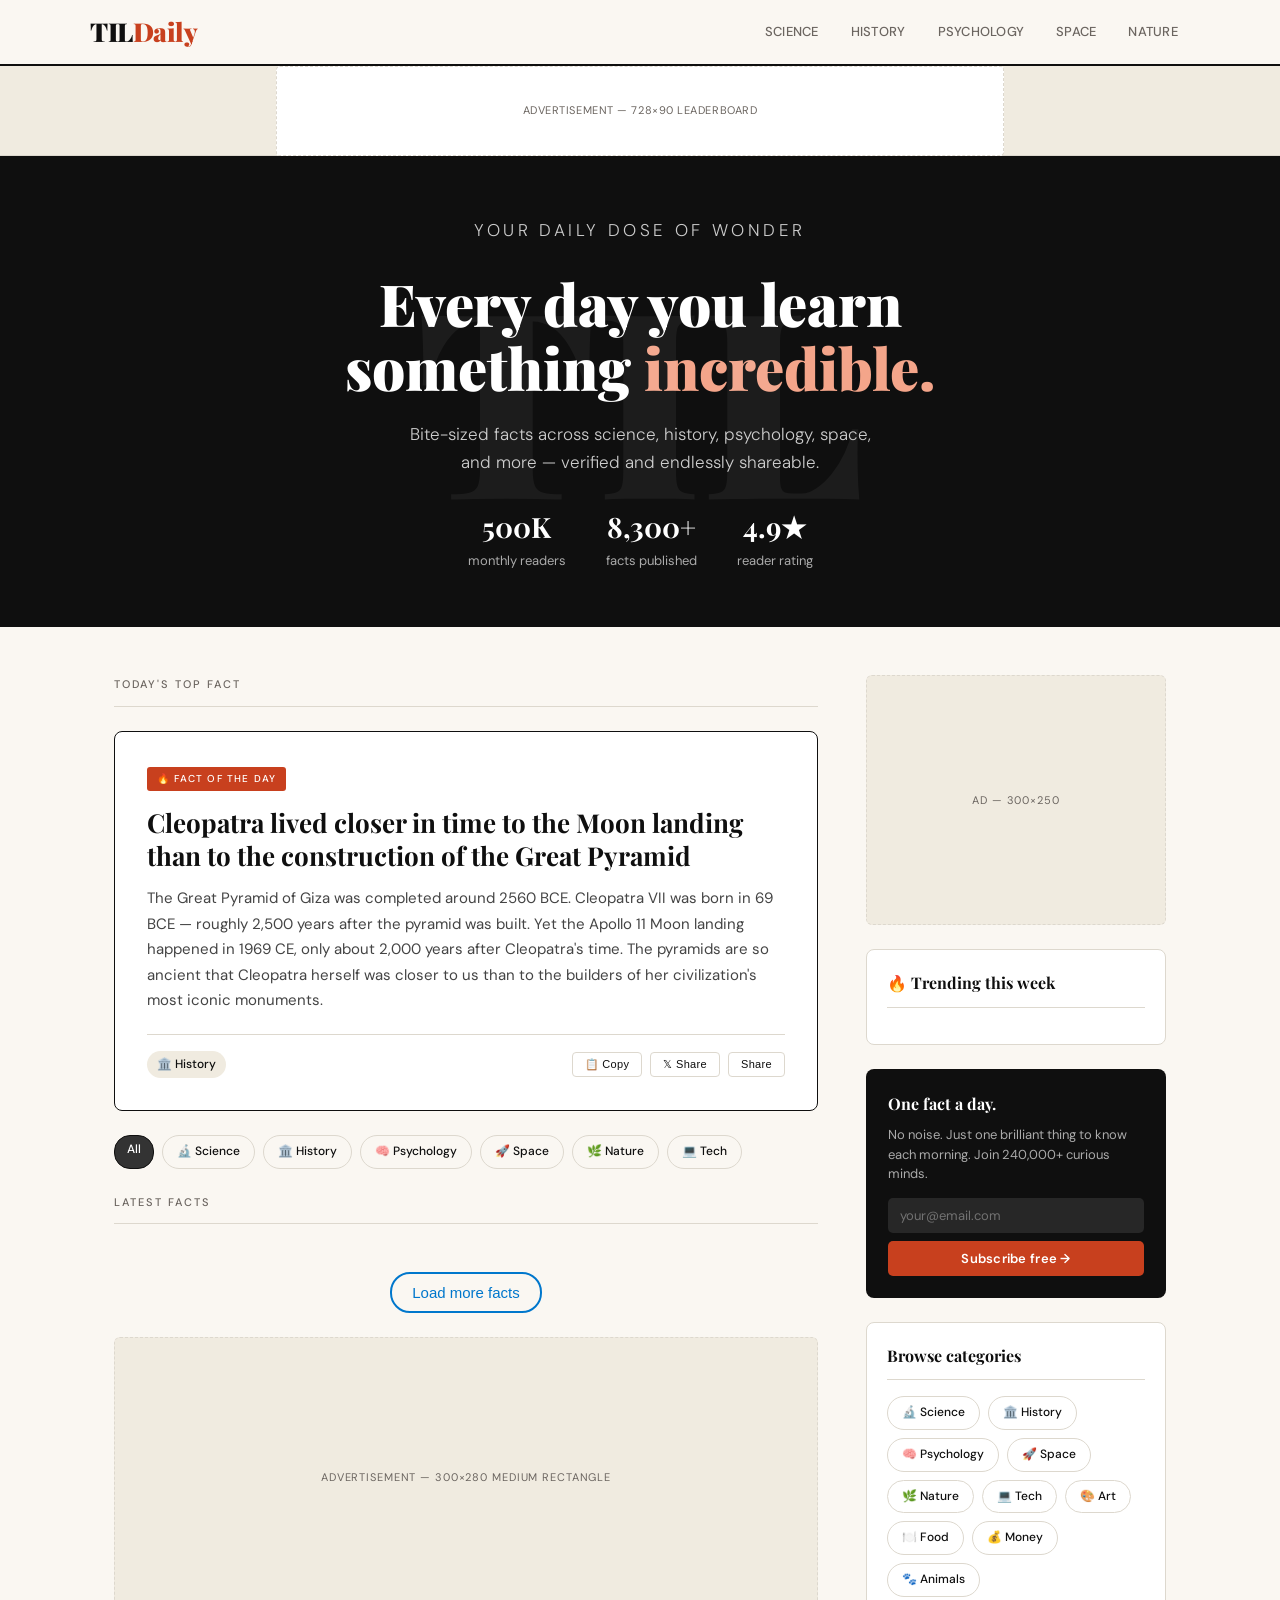
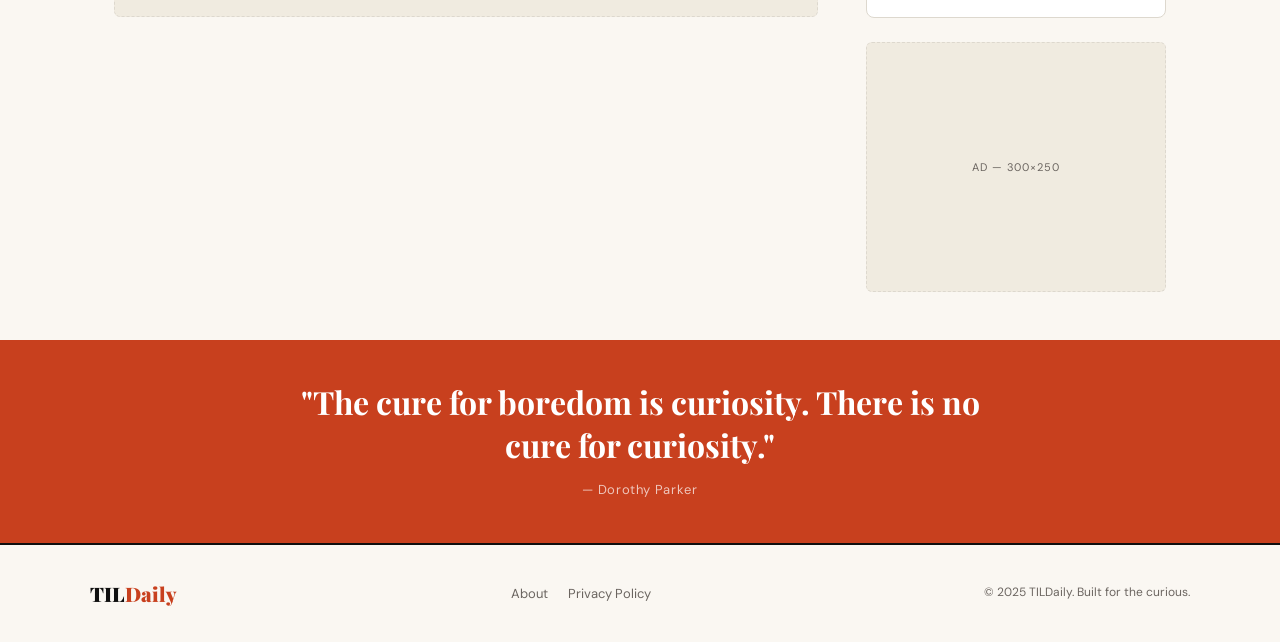
==== public/index.html @ 9d7ff6e7 "Move index into public/" ====
<!doctype html>
<html lang="en">
  <head>
    <meta charset="UTF-8" />
    <link rel="icon" type="image/svg+xml" href="logo.svg" />
    <meta name="viewport" content="width=device-width, initial-scale=1.0" />
    <title>TIL Daily — Today I Learned</title>
    <meta
      name="description"
      content="Discover mind-blowing facts every day. Science, history, psychology, space, and more — one surprising fact at a time."
    />
    <meta property="og:title" content="TIL Daily — Today I Learned" />
    <meta
      property="og:description"
      content="Mind-blowing facts that will make you the most interesting person in any room."
    />
    <link rel="preconnect" href="https://fonts.googleapis.com" />
    <link
      href="https://fonts.googleapis.com/css2?family=Playfair+Display:wght@700;900&family=DM+Sans:wght@300;400;500&display=swap"
      rel="stylesheet"
    />
    <link rel="stylesheet" href="styles.css" />
    <!-- <style>

    </style> -->
  </head>
  <body>
    <!-- STICKY HEADER -->
    <header>
      <div class="header-inner">
        <a href="#" class="logo">TIL<span>Daily</span></a>
        <nav>
          <a href="#">Science</a>
          <a href="#">History</a>
          <a href="#">Psychology</a>
          <a href="#">Space</a>
          <a href="#">Nature</a>
        </nav>
      </div>
    </header>

    <!-- LEADERBOARD AD (728×90) -->
    <div class="ad-leaderboard">
      <div class="ad-slot">Advertisement — 728×90 Leaderboard</div>
    </div>

    <!-- HERO -->
    <section class="hero">
      <p class="hero-eyebrow">Your daily dose of wonder</p>
      <h1>Every day you learn something <em>incredible.</em></h1>
      <p>
        Bite-sized facts across science, history, psychology, space, and more —
        verified and endlessly shareable.
      </p>
      <div class="hero-stats">
        <div><strong>500K</strong> monthly readers</div>
        <div><strong>8,300+</strong> facts published</div>
        <div><strong>4.9★</strong> reader rating</div>
      </div>
    </section>

    <!-- MAIN LAYOUT -->
    <div class="layout">
      <!-- CONTENT COLUMN -->
      <main>
        <p class="section-label">Today's top fact</p>

        <!-- FEATURED FACT -->
        <article class="featured-card">
          <span class="badge">🔥 Fact of the Day</span>
          <h2>
            Cleopatra lived closer in time to the Moon landing than to the
            construction of the Great Pyramid
          </h2>
          <p class="fact-body">
            The Great Pyramid of Giza was completed around 2560 BCE. Cleopatra
            VII was born in 69 BCE — roughly 2,500 years after the pyramid was
            built. Yet the Apollo 11 Moon landing happened in 1969 CE, only
            about 2,000 years after Cleopatra's time. The pyramids are so
            ancient that Cleopatra herself was closer to us than to the builders
            of her civilization's most iconic monuments.
          </p>
          <div class="card-footer">
            <span class="category">🏛️ History</span>
            <div class="share-btns">
              <button class="share-btn" onclick="copyFact()">📋 Copy</button>
              <button class="share-btn" onclick="shareFact('twitter')">
                𝕏 Share
              </button>
              <button class="share-btn" onclick="shareFact('whatsapp')">
                Share
              </button>
            </div>
          </div>
        </article>

        <!-- CATEGORY FILTER -->
        <div
          style="margin-bottom: 24px; display: flex; flex-wrap: wrap; gap: 8px"
        >
          <a href="#" class="pill active">All</a>
          <a href="#" class="pill">🔬 Science</a>
          <a href="#" class="pill">🏛️ History</a>
          <a href="#" class="pill">🧠 Psychology</a>
          <a href="#" class="pill">🚀 Space</a>
          <a href="#" class="pill">🌿 Nature</a>
          <a href="#" class="pill">💻 Tech</a>
        </div>

        <p class="section-label">Latest facts</p>

        <!-- FACT GRID -->
        <div class="fact-grid">
          <!-- <article class="fact-card">
            <p class="cat-tag cat-science">🔬 Science</p>
            <h3>Your body replaces most of its atoms every few years</h3>
            <p>
              Through metabolism, breathing, and eating, the atoms in your body
              are constantly being exchanged with the environment. Most of the
              atoms that make up your body today weren't there 5 years ago.
            </p>
          </article>

          <article class="fact-card">
            <p class="cat-tag cat-space">🚀 Space</p>
            <h3>A day on Venus is longer than a year on Venus</h3>
            <p>
              Venus rotates so slowly on its axis (243 Earth days per rotation)
              that it takes longer to spin once than to orbit the Sun (225 Earth
              days). Its year is literally shorter than its day.
            </p>
          </article>

          <article class="fact-card">
            <p class="cat-tag cat-psychology">🧠 Psychology</p>
            <h3>
              The "IKEA effect" makes us value things more when we build them
            </h3>
            <p>
              Research by Harvard Business School found that people place
              significantly higher value on products they assembled themselves —
              even when the result is objectively identical to a pre-assembled
              version. Labor creates irrational attachment.
            </p>
          </article>

          <article class="fact-card">
            <p class="cat-tag cat-nature">🌿 Nature</p>
            <h3>
              Honey never expires — archaeologists found 3,000-year-old honey
              still edible
            </h3>
            <p>
              Honey's low moisture content, acidic pH, and natural hydrogen
              peroxide make it hostile to bacteria. Sealed pots of honey found
              in Egyptian tombs were still perfectly preserved and reportedly
              still tasted sweet after millennia.
            </p>
          </article> -->
        </div>
        <button id="load-more">Load more facts</button>

        <!-- MID-CONTENT AD (300×280 rectangle) -->
        <div class="ad-rectangle">Advertisement — 300×280 Medium Rectangle</div>

        <!-- SECOND ROW -->
        <!-- <div class="fact-grid">
          <article class="fact-card">
            <p class="cat-tag cat-history">🏛️ History</p>
            <h3>Oxford University is older than the Aztec Empire</h3>
            <p>
              Teaching at Oxford began as early as 1096 CE, and it grew rapidly
              after 1167. The Aztec Empire wasn't founded until 1428 CE —
              meaning Oxford predates the Aztecs by over 300 years.
            </p>
          </article>

          <article class="fact-card">
            <p class="cat-tag cat-tech">💻 Tech</p>
            <h3>The first computer "bug" was a literal insect</h3>
            <p>
              In 1947, engineers at Harvard found an actual moth trapped in a
              relay of the Mark II computer, causing a malfunction. Grace
              Hopper's team taped it into the logbook with the note: "First
              actual case of bug being found."
            </p>
          </article>

          <article class="fact-card">
            <p class="cat-tag cat-science">🔬 Science</p>
            <h3>
              Hot water can freeze faster than cold water under some conditions
            </h3>
            <p>
              Known as the Mpemba effect, this counterintuitive phenomenon has
              puzzled scientists for decades. Named after a Tanzanian student
              who noticed his hot ice cream mix froze faster than cold mix in
              1963. The exact mechanism is still debated.
            </p>
          </article>

          <article class="fact-card">
            <p class="cat-tag cat-psychology">🧠 Psychology</p>
            <h3>
              We remember the middle of lists the worst — the "serial position
              effect"
            </h3>
            <p>
              People reliably remember items at the beginning (primacy effect)
              and end (recency effect) of a list better than those in the
              middle. Knowing this can improve how you structure presentations,
              conversations, and studying.
            </p>
          </article>
        </div> -->
      </main>

      <!-- SIDEBAR -->
      <aside class="sidebar">
        <!-- SIDEBAR AD (300×250) -->
        <div class="sidebar-ad">Ad — 300×250</div>

        <!-- TRENDING -->
        <div class="sidebar-widget">
          <h4>🔥 Trending this week</h4>
          <ul class="trending-list">
            <!-- <li>
              <span class="trending-num">01</span>
              <span class="trending-text"
                >Why we forget our dreams within minutes of waking
                <span>🧠 Psychology · 48K views</span></span
              >
            </li>
            <li>
              <span class="trending-num">02</span>
              <span class="trending-text"
                >The ocean produces more oxygen than all rainforests combined
                <span>🌿 Nature · 41K views</span></span
              >
            </li>
            <li>
              <span class="trending-num">03</span>
              <span class="trending-text"
                >Nintendo was founded in 1889 — before commercial electricity
                was widespread <span>💻 Tech · 38K views</span></span
              >
            </li>
            <li>
              <span class="trending-num">04</span>
              <span class="trending-text"
                >Sharks are older than trees — they evolved before forests
                existed <span>🌿 Nature · 29K views</span></span
              >
            </li>
            <li>
              <span class="trending-num">05</span>
              <span class="trending-text"
                >The fax machine was invented before the telephone
                <span>📡 History · 25K views</span></span
              >
            </li> -->
          </ul>
        </div>

        <!-- NEWSLETTER -->
        <div class="newsletter">
          <h4>One fact a day.</h4>
          <p>
            No noise. Just one brilliant thing to know each morning. Join
            240,000+ curious minds.
          </p>
          <input type="email" placeholder="your@email.com" />
          <button>Subscribe free →</button>
        </div>

        <!-- CATEGORIES -->
        <div class="sidebar-widget">
          <h4>Browse categories</h4>
          <div class="category-pills">
            <a href="#" class="pill">🔬 Science</a>
            <a href="#" class="pill">🏛️ History</a>
            <a href="#" class="pill">🧠 Psychology</a>
            <a href="#" class="pill">🚀 Space</a>
            <a href="#" class="pill">🌿 Nature</a>
            <a href="#" class="pill">💻 Tech</a>
            <a href="#" class="pill">🎨 Art</a>
            <a href="#" class="pill">🍽️ Food</a>
            <a href="#" class="pill">💰 Money</a>
            <a href="#" class="pill">🐾 Animals</a>
          </div>
        </div>

        <!-- SECOND SIDEBAR AD -->
        <div class="sidebar-ad">Ad — 300×250</div>
      </aside>
    </div>

    <!-- PULLQUOTE STRIP -->
    <div class="quote-strip">
      <blockquote>
        "The cure for boredom is curiosity. There is no cure for curiosity."
      </blockquote>
      <cite>— Dorothy Parker</cite>
    </div>

    <!-- FOOTER -->
    <footer>
      <div class="footer-inner">
        <div class="footer-logo">TIL<span>Daily</span></div>
        <div class="footer-links">
          <a href="#" id="about-link">About</a>
          <!-- <a href="#">Submit a Fact</a>
      <a href="#">Advertise</a> -->
          <a href="#" id="privacy-link">Privacy Policy</a>
          <!-- <a href="#">Contact</a> -->
        </div>
        <div class="footer-copy">© 2025 TILDaily. Built for the curious.</div>
      </div>
    </footer>

    <div id="modal" class="modal">
      <div class="modal-content">
        <span class="close">&times;</span>
        <h2 id="modal-title"></h2>
        <div id="modal-body"></div>
      </div>
    </div>

    <!-- <script>
      const facts = {
        Science: {
          title: "Bananas are naturally radioactive",
          body: "Bananas contain potassium, and a small fraction of potassium is radioactive. Eating bananas won’t harm you, but it’s a quirky example of natural radioactivity in everyday life.",
          category: "🔬 Science",
        },
        History: {
          title:
            "Cleopatra lived closer in time to the Moon landing than to the Great Pyramid",
          body: "The Great Pyramid of Giza was completed around 2560 BCE. Cleopatra VII was born in 69 BCE — roughly 2,500 years later. The Apollo 11 Moon landing happened in 1969 CE, only about 2,000 years after Cleopatra’s time.",
          category: "🏛️ History",
        },
        Psychology: {
          title:
            "Your brain can trick you into seeing faces in random patterns",
          body: "This phenomenon is called pareidolia. It’s why people often see faces in clouds, rock formations, or even electrical outlets.",
          category: "🧠 Psychology",
        },
        Space: {
          title:
            "There are more stars in the universe than grains of sand on Earth",
          body: "Astronomers estimate that the observable universe contains around 1 septillion stars — that’s a 1 followed by 24 zeros, far exceeding the number of sand grains on all Earth’s beaches.",
          category: "🌌 Space",
        },
        Nature: {
          title: "Sharks existed before trees",
          body: "Sharks have been around for more than 400 million years, while the first trees appeared about 350 million years ago. Sharks are truly ancient survivors.",
          category: "🌿 Nature",
        },
      };

      const navLinks = document.querySelectorAll("nav a");
      const categorySpan = document.querySelector(".featured-card .category");
      const factTitle = document.querySelector(".featured-card h2");
      const factBody = document.querySelector(".featured-card .fact-body");
      const card = document.querySelector(".featured-card");

      navLinks.forEach((link) => {
        link.addEventListener("click", (e) => {
          e.preventDefault();
          const selected = link.textContent.trim();
          const fact = facts[selected];

          if (fact) {
            // Start fade-out
            card.classList.add("fade-out");

            // After fade-out completes, update content and fade-in
            setTimeout(() => {
              categorySpan.textContent = fact.category;
              factTitle.textContent = fact.title;
              factBody.textContent = fact.body;

              card.classList.remove("fade-out");
              card.classList.add("fade-in");

              // Remove fade-in class after transition so it can be reused
              setTimeout(() => {
                card.classList.remove("fade-in");
              }, 500);
            }, 500); // match CSS transition duration
          }
        });
      });
    </script> -->
    <script>
      const facts = {
        Science: {
          title: "Bananas are naturally radioactive",
          body: "Bananas contain potassium, and a small fraction of potassium is radioactive. Eating bananas won’t harm you, but it’s a quirky example of natural radioactivity in everyday life.",
          category: "🔬 Science",
        },
        History: {
          title:
            "Cleopatra lived closer in time to the Moon landing than to the Great Pyramid",
          body: "The Great Pyramid of Giza was completed around 2560 BCE. Cleopatra VII was born in 69 BCE — roughly 2,500 years later. The Apollo 11 Moon landing happened in 1969 CE, only about 2,000 years after Cleopatra’s time.",
          category: "🏛️ History",
        },
        Psychology: {
          title:
            "Your brain can trick you into seeing faces in random patterns",
          body: "This phenomenon is called pareidolia. It’s why people often see faces in clouds, rock formations, or even electrical outlets.",
          category: "🧠 Psychology",
        },
        Space: {
          title:
            "There are more stars in the universe than grains of sand on Earth",
          body: "Astronomers estimate that the observable universe contains around 1 septillion stars — that’s a 1 followed by 24 zeros, far exceeding the number of sand grains on all Earth’s beaches.",
          category: "🚀 Space",
        },
        Nature: {
          title: "Sharks existed before trees",
          body: "Sharks have been around for more than 400 million years, while the first trees appeared about 350 million years ago. Sharks are truly ancient survivors.",
          category: "🌿 Nature",
        },
        Tech: {
          title: "The first computer bug was a real insect",
          body: "In 1947, engineers found a moth stuck in a Harvard Mark II computer relay. They taped it into the logbook, calling it the 'first actual case of a bug being found.'",
          category: "💻 Tech",
        },
      };

      const navLinks = document.querySelectorAll("nav a");
      const pills = document.querySelectorAll(".pill");
      const categorySpan = document.querySelector(".featured-card .category");
      const factTitle = document.querySelector(".featured-card h2");
      const factBody = document.querySelector(".featured-card .fact-body");
      const card = document.querySelector(".featured-card");

      let slideshowInterval = null; // store interval ID

      function updateFact(selected) {
        const fact = facts[selected];
        if (!fact) return;

        card.classList.add("fade-out");

        setTimeout(() => {
          categorySpan.textContent = fact.category;
          factTitle.textContent = fact.title;
          factBody.textContent = fact.body;

          card.classList.remove("fade-out");
          card.classList.add("fade-in");

          setTimeout(() => {
            card.classList.remove("fade-in");
          }, 500);
        }, 500);
      }

      function randomFact() {
        const keys = Object.keys(facts);
        const randomKey = keys[Math.floor(Math.random() * keys.length)];
        updateFact(randomKey);
      }

      function startSlideshow() {
        // clear any existing slideshow
        clearInterval(slideshowInterval);
        // show first random fact immediately
        randomFact();
        // then cycle every 5 seconds
        slideshowInterval = setInterval(randomFact, 5000);
      }

      function stopSlideshow() {
        clearInterval(slideshowInterval);
        slideshowInterval = null;
      }

      // Wire up nav links
      navLinks.forEach((link) => {
        link.addEventListener("click", (e) => {
          e.preventDefault();
          stopSlideshow(); // stop slideshow if running
          updateFact(link.textContent.trim());
        });
      });

      // Wire up pills
      pills.forEach((pill) => {
        pill.addEventListener("click", (e) => {
          e.preventDefault();

          // Remove active class from all pills
          pills.forEach((p) => p.classList.remove("active"));
          pill.classList.add("active");

          const selected = pill.textContent.replace(/[^a-zA-Z]/g, "").trim();
          if (selected === "All") {
            startSlideshow();
          } else {
            stopSlideshow();
            updateFact(selected);
          }
        });
      });

      // Trending from Reddit
      //   // Fetch trending posts from Reddit
      //   async function loadTrending() {
      //     const response = await fetch(
      //       "https://www.reddit.com/r/todayilearned/top.json?t=week&limit=5",
      //     );
      //     const data = await response.json();

      //     const posts = data.data.children.map((child, i) => {
      //       const post = child.data;
      //       return {
      //         num: String(i + 1).padStart(2, "0"),
      //         title: post.title,
      //         category: "🧠 TIL", // you can map categories if you want
      //         views: post.ups.toLocaleString() + " upvotes",
      //       };
      //     });

      //     const list = document.querySelector(".trending-list");
      //     list.innerHTML = posts
      //       .map(
      //         (p) => `
      //   <li>
      //     <span class="trending-num">${p.num}</span>
      //     <span class="trending-text">
      //       ${p.title}
      //       <span>${p.category} · ${p.views}</span>
      //     </span>
      //   </li>
      // `,
      //       )
      //       .join("");
      //   }

      //   // Call on page load
      //   loadTrending();
      async function loadTrending() {
        const response = await fetch("http://localhost:3000/trending");
        const posts = await response.json();

        const list = document.querySelector(".trending-list");
        list.innerHTML = posts
          .map(
            (p) => `
      <li>
        <span class="trending-num">${p.num}</span>
        <span class="trending-text">
          ${p.title}
          <span>🧠 TIL · ${p.upvotes.toLocaleString()} upvotes</span>
        </span>
      </li>
    `,
          )
          .join("");
      }

      loadTrending();

      //===========================
      //   async function loadFacts() {
      //     const response = await fetch("http://localhost:3000/facts");
      //     const facts = await response.json();

      //     const grid = document.querySelector(".fact-grid");
      //     grid.innerHTML = facts
      //       .map(
      //         (fact) => `
      //   <article class="fact-card">
      //     <p class="cat-tag">${fact.category}</p>
      //     <h3>${fact.title}</h3>
      //     <p>${fact.body}</p>
      //   </article>
      // `,
      //       )
      //       .join("");
      //   }

      //   loadFacts();
      let currentPage = 1;

      async function loadFacts(page = 1) {
        const response = await fetch(
          `http://localhost:3000/facts?page=${page}&pageSize=8`,
        );
        const data = await response.json();

        const grid = document.querySelector(".fact-grid");

        // Append instead of replacing
        grid.innerHTML += data.facts
          .map(
            (fact) => `
      <article class="fact-card">
        <p class="cat-tag">${fact.category}</p>
        <h3>${fact.title}</h3>
        <p>${fact.body}</p>
      </article>
    `,
          )
          .join("");

        // Show/hide "Load more" button
        const loadBtn = document.querySelector("#load-more");
        if (data.page * data.pageSize >= data.total) {
          loadBtn.style.display = "none";
        } else {
          loadBtn.style.display = "block";
        }
      }

      // Initial load
      loadFacts(currentPage);

      // Hook up "Load more" button
      document.querySelector("#load-more").addEventListener("click", () => {
        currentPage++;
        loadFacts(currentPage);
      });
    </script>

    <script>
      //========================
      const modal = document.getElementById("modal");
      const modalTitle = document.getElementById("modal-title");
      const modalBody = document.getElementById("modal-body");
      const closeBtn = document.querySelector(".close");

      // Example link wiring
      document.querySelector("#about-link").addEventListener("click", (e) => {
        e.preventDefault();
        modalTitle.textContent = "About";
        modalBody.innerHTML =
          "<p>This site shares fascinating facts curated from multiple sources...</p>";
        modal.style.display = "block";
      });

      document.querySelector("#privacy-link").addEventListener("click", (e) => {
        e.preventDefault();
        modalTitle.textContent = "Privacy Policy";
        modalBody.innerHTML =
          "<p>We respect your privacy. No personal data is stored beyond your subscription email...</p>";
        modal.style.display = "block";
      });

      closeBtn.onclick = () => (modal.style.display = "none");
      window.onclick = (e) => {
        if (e.target === modal) modal.style.display = "none";
      };

      //=====================
      function copyFact() {
        const text =
          "TIL: Cleopatra lived closer in time to the Moon landing than to the construction of the Great Pyramid. Via TILDaily.com";
        navigator.clipboard
          ?.writeText(text)
          .then(() => {
            const btn = event.target;
            btn.textContent = "✓ Copied!";
            setTimeout(() => (btn.textContent = "📋 Copy"), 2000);
          })
          .catch(() => {
            alert("Fact copied! (clipboard not available in preview)");
          });
      }

      function shareFact(platform) {
        const text = encodeURIComponent(
          "TIL: Cleopatra lived closer to the Moon landing than to the construction of the Great Pyramid 🤯 via @TILDaily",
        );
        const url = encodeURIComponent("https://tildaily.com");
        if (platform === "twitter") {
          window.open(
            `https://twitter.com/intent/tweet?text=${text}&url=${url}`,
            "_blank",
          );
        } else if (platform === "whatsapp") {
          window.open(`https://wa.me/?text=${text}%20${url}`, "_blank");
        }
      }

      // Category pill filtering (visual feedback only)
      document.querySelectorAll(".pill").forEach((pill) => {
        pill.addEventListener("click", (e) => {
          e.preventDefault();
          document
            .querySelectorAll(".pill")
            .forEach((p) => p.classList.remove("active"));
          pill.classList.add("active");
        });
      });

      // Newsletter submit
      document
        .querySelector(".newsletter button")
        .addEventListener("click", () => {
          const input = document.querySelector(".newsletter input");
          if (input.value.includes("@")) {
            document.querySelector(".newsletter").innerHTML = `
        <h4 style="color:white; font-family:'Playfair Display',serif; margin-bottom:8px;">You're in! 🎉</h4>
        <p style="color:#aaa; font-size:13px;">Your first fact arrives tomorrow morning. Stay curious.</p>
      `;
          } else {
            input.style.border = "1px solid #f4a58a";
            input.placeholder = "Enter a valid email";
          }
        });
    </script>
  </body>
</html>
---- public/styles.css ----
:root {
  --ink: #0f0f0f;
  --paper: #faf7f2;
  --cream: #f0ebe0;
  --accent: #c8401e;
  --accent-light: #fdeee9;
  --muted: #6b6560;
  --border: #ddd8ce;
  --card-bg: #ffffff;
}
* {
  margin: 0;
  padding: 0;
  box-sizing: border-box;
}
body {
  font-family: "DM Sans", sans-serif;
  background: var(--paper);
  color: var(--ink);
  font-size: 16px;
  line-height: 1.65;
}

/* ── HEADER ── */
header {
  border-bottom: 2px solid var(--ink);
  padding: 0 24px;
  background: var(--paper);
  position: sticky;
  top: 0;
  z-index: 100;
}
.header-inner {
  max-width: 1100px;
  margin: 0 auto;
  display: flex;
  align-items: center;
  justify-content: space-between;
  height: 64px;
}
.logo {
  font-family: "Playfair Display", serif;
  font-size: 26px;
  font-weight: 900;
  letter-spacing: -0.5px;
  color: var(--ink);
  text-decoration: none;
}
.logo span {
  color: var(--accent);
}
nav {
  display: flex;
  gap: 8px;
}
nav a {
  font-size: 13px;
  font-weight: 500;
  color: var(--muted);
  text-decoration: none;
  padding: 6px 12px;
  border-radius: 4px;
  letter-spacing: 0.02em;
  text-transform: uppercase;
  transition:
    color 0.15s,
    background 0.15s;
}
nav a:hover {
  color: var(--ink);
  background: var(--cream);
}

/* ── AD BANNER (header leaderboard) ── */
.ad-leaderboard {
  background: var(--cream);
  border-bottom: 1px solid var(--border);
  display: flex;
  align-items: center;
  justify-content: center;
  height: 90px;
  gap: 12px;
  font-size: 11px;
  color: var(--muted);
  letter-spacing: 0.08em;
  text-transform: uppercase;
}
.ad-leaderboard .ad-slot {
  width: 728px;
  max-width: 100%;
  height: 90px;
  border: 1px dashed var(--border);
  display: flex;
  align-items: center;
  justify-content: center;
  font-size: 11px;
  color: var(--muted);
  letter-spacing: 0.05em;
  border-radius: 4px;
  background: white;
}

/* ── HERO ── */
.hero {
  background: var(--ink);
  color: white;
  padding: 60px 24px 56px;
  text-align: center;
  position: relative;
  overflow: hidden;
}
.hero::before {
  content: "TIL";
  font-family: "Playfair Display", serif;
  font-size: 260px;
  font-weight: 900;
  position: absolute;
  top: 50%;
  left: 50%;
  transform: translate(-50%, -50%);
  opacity: 0.05;
  pointer-events: none;
  white-space: nowrap;
}
.hero-eyebrow {
  font-size: 11px;
  letter-spacing: 0.2em;
  text-transform: uppercase;
  color: #aaa;
  margin-bottom: 16px;
}
.hero h1 {
  font-family: "Playfair Display", serif;
  font-size: clamp(32px, 5vw, 58px);
  font-weight: 900;
  line-height: 1.1;
  max-width: 700px;
  margin: 0 auto 20px;
}
.hero h1 em {
  color: #f4a58a;
  font-style: normal;
}
.hero p {
  font-size: 17px;
  color: #ccc;
  max-width: 480px;
  margin: 0 auto 28px;
  font-weight: 300;
}
.hero-stats {
  display: flex;
  justify-content: center;
  gap: 40px;
  font-size: 13px;
  color: #aaa;
}
.hero-stats strong {
  display: block;
  font-size: 28px;
  font-weight: 700;
  color: white;
  font-family: "Playfair Display", serif;
}

/* ── LAYOUT ── */
.layout {
  max-width: 1100px;
  margin: 0 auto;
  padding: 48px 24px;
  display: grid;
  grid-template-columns: 1fr 300px;
  gap: 48px;
  align-items: start;
}

/* ── SECTION LABEL ── */
.section-label {
  font-size: 11px;
  letter-spacing: 0.18em;
  text-transform: uppercase;
  color: var(--muted);
  font-weight: 500;
  margin-bottom: 24px;
  padding-bottom: 12px;
  border-bottom: 1px solid var(--border);
}

/* ── FACT CARDS ── */
.featured-card {
  background: var(--card-bg);
  border: 1.5px solid var(--ink);
  border-radius: 8px;
  padding: 32px;
  margin-bottom: 24px;
  position: relative;
  cursor: pointer;
  transition: transform 0.15s;
}
.featured-card:hover {
  transform: translateY(-2px);
}
.featured-card .badge {
  display: inline-block;
  background: var(--accent);
  color: white;
  font-size: 10px;
  letter-spacing: 0.12em;
  text-transform: uppercase;
  font-weight: 500;
  padding: 4px 10px;
  border-radius: 3px;
  margin-bottom: 16px;
}
.featured-card h2 {
  font-family: "Playfair Display", serif;
  font-size: 26px;
  font-weight: 700;
  line-height: 1.25;
  margin-bottom: 14px;
}
.featured-card .fact-body {
  font-size: 15px;
  color: #444;
  line-height: 1.7;
  margin-bottom: 20px;
}
.card-footer {
  display: flex;
  align-items: center;
  justify-content: space-between;
  font-size: 12px;
  color: var(--muted);
  padding-top: 16px;
  border-top: 1px solid var(--border);
}
.card-footer .category {
  background: var(--cream);
  padding: 4px 10px;
  border-radius: 20px;
  font-weight: 500;
  color: var(--ink);
}
.share-btns {
  display: flex;
  gap: 8px;
}
.share-btn {
  font-size: 11px;
  font-weight: 500;
  padding: 5px 12px;
  border-radius: 4px;
  border: 1px solid var(--border);
  background: white;
  cursor: pointer;
  letter-spacing: 0.03em;
  color: var(--ink);
  transition: background 0.1s;
}
.share-btn:hover {
  background: var(--cream);
}

.fact-grid {
  display: grid;
  grid-template-columns: 1fr 1fr;
  gap: 16px;
  margin-bottom: 24px;
}

.fact-card {
  background: var(--card-bg);
  border: 1px solid var(--border);
  border-radius: 8px;
  padding: 22px;
  cursor: pointer;
  transition:
    border-color 0.15s,
    transform 0.15s;
}
.fact-card:hover {
  border-color: var(--ink);
  transform: translateY(-2px);
}
.fact-card .cat-tag {
  font-size: 10px;
  text-transform: uppercase;
  letter-spacing: 0.12em;
  font-weight: 600;
  margin-bottom: 10px;
}
.fact-card h3 {
  font-family: "Playfair Display", serif;
  font-size: 16px;
  font-weight: 700;
  line-height: 1.3;
  margin-bottom: 8px;
}
.fact-card p {
  font-size: 13px;
  color: #555;
  line-height: 1.6;
  display: -webkit-box;
  -webkit-line-clamp: 3;
  -webkit-box-orient: vertical;
  overflow: hidden;
}

/* -- Load more button for facts-grid -- */
/* #load-more {
        display: block;
        margin: 24px auto;
        padding: 12px 24px;
        background: linear-gradient(135deg, #4cafef, #0077cc);
        color: #fff;
        font-size: 16px;
        font-weight: 600;
        border: none;
        border-radius: 24px;
        cursor: pointer;
        transition: all 0.3s ease;
        box-shadow: 0 4px 12px rgba(0, 0, 0, 0.15);
      }

      #load-more:hover {
        background: linear-gradient(135deg, #0077cc, #005fa3);
        transform: translateY(-2px);
        box-shadow: 0 6px 16px rgba(0, 0, 0, 0.2);
      }

      #load-more:active {
        transform: translateY(0);
        box-shadow: 0 3px 8px rgba(0, 0, 0, 0.15);
      } */
#load-more {
  display: block;
  margin: 24px auto;
  padding: 10px 20px;
  background: transparent;
  color: #0077cc;
  font-size: 15px;
  font-weight: 500;
  border: 2px solid #0077cc;
  border-radius: 20px;
  cursor: pointer;
  transition: all 0.3s ease;
}

#load-more:hover {
  background: #0077cc;
  color: #fff;
}

/* Category colors */
.cat-science {
  color: #1a6e8e;
}
.cat-history {
  color: #7a4f00;
}
.cat-psychology {
  color: #5c3d9e;
}
.cat-space {
  color: #1c3d6e;
}
.cat-nature {
  color: #2e6b30;
}
.cat-tech {
  color: var(--accent);
}

/* ── MID-PAGE AD ── */
.ad-rectangle {
  background: var(--cream);
  border: 1px dashed var(--border);
  border-radius: 6px;
  display: flex;
  align-items: center;
  justify-content: center;
  height: 280px;
  font-size: 11px;
  color: var(--muted);
  letter-spacing: 0.08em;
  text-transform: uppercase;
  margin: 8px 0 24px;
}

/* ── SIDEBAR ── */
.sidebar {
  display: flex;
  flex-direction: column;
  gap: 24px;
}

.sidebar-widget {
  background: var(--card-bg);
  border: 1px solid var(--border);
  border-radius: 8px;
  padding: 20px;
}
.sidebar-widget h4 {
  font-family: "Playfair Display", serif;
  font-size: 16px;
  font-weight: 700;
  margin-bottom: 16px;
  padding-bottom: 10px;
  border-bottom: 1px solid var(--border);
}

.trending-list {
  list-style: none;
}
.trending-list li {
  display: flex;
  gap: 12px;
  align-items: flex-start;
  padding: 10px 0;
  border-bottom: 1px solid var(--border);
  cursor: pointer;
}
.trending-list li:last-child {
  border-bottom: none;
}
.trending-num {
  font-family: "Playfair Display", serif;
  font-size: 20px;
  font-weight: 900;
  color: var(--border);
  line-height: 1;
  min-width: 24px;
}
.trending-text {
  font-size: 13px;
  font-weight: 500;
  line-height: 1.4;
  color: var(--ink);
}
.trending-text span {
  display: block;
  font-size: 11px;
  color: var(--muted);
  font-weight: 400;
  margin-top: 2px;
}

/* sidebar ad */
.sidebar-ad {
  background: var(--cream);
  border: 1px dashed var(--border);
  border-radius: 6px;
  display: flex;
  align-items: center;
  justify-content: center;
  height: 250px;
  font-size: 11px;
  color: var(--muted);
  letter-spacing: 0.08em;
  text-transform: uppercase;
}

.newsletter {
  background: var(--ink);
  color: white;
  border-radius: 8px;
  padding: 22px;
}
.newsletter h4 {
  color: white;
  border-color: rgba(255, 255, 255, 0.15);
  font-family: "Playfair Display", serif;
  font-size: 16px;
  font-weight: 700;
  margin-bottom: 8px;
}
.newsletter p {
  font-size: 13px;
  color: #aaa;
  margin-bottom: 14px;
  line-height: 1.5;
}
.newsletter input {
  width: 100%;
  padding: 9px 12px;
  border-radius: 5px;
  border: none;
  font-size: 13px;
  background: rgba(255, 255, 255, 0.1);
  color: white;
  margin-bottom: 8px;
  outline: none;
  font-family: "DM Sans", sans-serif;
}
.newsletter input::placeholder {
  color: rgba(255, 255, 255, 0.35);
}
.newsletter button {
  width: 100%;
  padding: 9px;
  border-radius: 5px;
  border: none;
  background: var(--accent);
  color: white;
  font-size: 13px;
  font-weight: 600;
  cursor: pointer;
  font-family: "DM Sans", sans-serif;
  letter-spacing: 0.02em;
  transition: opacity 0.15s;
}
.newsletter button:hover {
  opacity: 0.88;
}

.category-pills {
  display: flex;
  flex-wrap: wrap;
  gap: 8px;
}
.pill {
  font-size: 12px;
  padding: 6px 14px;
  border-radius: 20px;
  border: 1px solid var(--border);
  cursor: pointer;
  font-weight: 500;
  transition: all 0.15s;
  text-decoration: none;
  color: var(--ink);
}
.pill:hover {
  background: var(--ink);
  color: white;
  border-color: var(--ink);
}
.pill.active {
  background: var(--ink);
  color: white;
  border-color: var(--ink);
}

/* ── QUOTE SECTION ── */
.quote-strip {
  background: var(--accent);
  padding: 40px 24px;
  text-align: center;
  color: white;
}
.quote-strip blockquote {
  font-family: "Playfair Display", serif;
  font-size: clamp(20px, 3vw, 32px);
  font-weight: 700;
  max-width: 700px;
  margin: 0 auto 10px;
  line-height: 1.35;
}
.quote-strip cite {
  font-size: 13px;
  opacity: 0.7;
  font-style: normal;
  letter-spacing: 0.05em;
}

/* -- Feature card animation -- */
.featured-card {
  transition:
    opacity 0.5s ease,
    transform 0.5s ease;
}

.featured-card.fade-out {
  opacity: 0;
  transform: translateX(20px); /* subtle slide */
}

.featured-card.fade-in {
  opacity: 1;
  transform: translateX(0);
}

.pill.active {
  background: #333;
  color: #fff;
  border-radius: 16px;
  padding: 4px 12px;
}

/* ── FOOTER ── */
footer {
  border-top: 2px solid var(--ink);
  padding: 32px 24px;
  background: var(--paper);
}
.footer-inner {
  max-width: 1100px;
  margin: 0 auto;
  display: flex;
  justify-content: space-between;
  align-items: center;
  flex-wrap: wrap;
  gap: 16px;
}
.footer-logo {
  font-family: "Playfair Display", serif;
  font-weight: 900;
  font-size: 20px;
}
.footer-logo span {
  color: var(--accent);
}
.footer-links {
  display: flex;
  gap: 20px;
}
.footer-links a {
  font-size: 13px;
  color: var(--muted);
  text-decoration: none;
}
.footer-links a:hover {
  color: var(--ink);
}
.footer-copy {
  font-size: 12px;
  color: var(--muted);
}

/* --Modal for About and Privacy content --*/
.modal {
  display: none; /* hidden by default */
  position: fixed;
  z-index: 1000;
  left: 0;
  top: 0;
  width: 100%;
  height: 100%;
  background: rgba(0, 0, 0, 0.6);
}

.modal-content {
  background: #fff;
  margin: 10% auto;
  padding: 20px;
  border-radius: 8px;
  width: 80%;
  max-width: 600px;
  box-shadow: 0 6px 20px rgba(0, 0, 0, 0.3);
}

.close {
  float: right;
  font-size: 24px;
  cursor: pointer;
}

/* responsive */
@media (max-width: 780px) {
  .layout {
    grid-template-columns: 1fr;
  }
  .fact-grid {
    grid-template-columns: 1fr;
  }
  .hero-stats {
    gap: 24px;
  }
  nav {
    display: none;
  }
}

/* animations */
@keyframes fadeUp {
  from {
    opacity: 0;
    transform: translateY(18px);
  }
  to {
    opacity: 1;
    transform: translateY(0);
  }
}
.featured-card {
  animation: fadeUp 0.5s ease both;
}
.fact-card:nth-child(1) {
  animation: fadeUp 0.5s 0.1s ease both;
}
.fact-card:nth-child(2) {
  animation: fadeUp 0.5s 0.15s ease both;
}
.fact-card:nth-child(3) {
  animation: fadeUp 0.5s 0.2s ease both;
}
.fact-card:nth-child(4) {
  animation: fadeUp 0.5s 0.25s ease both;
}
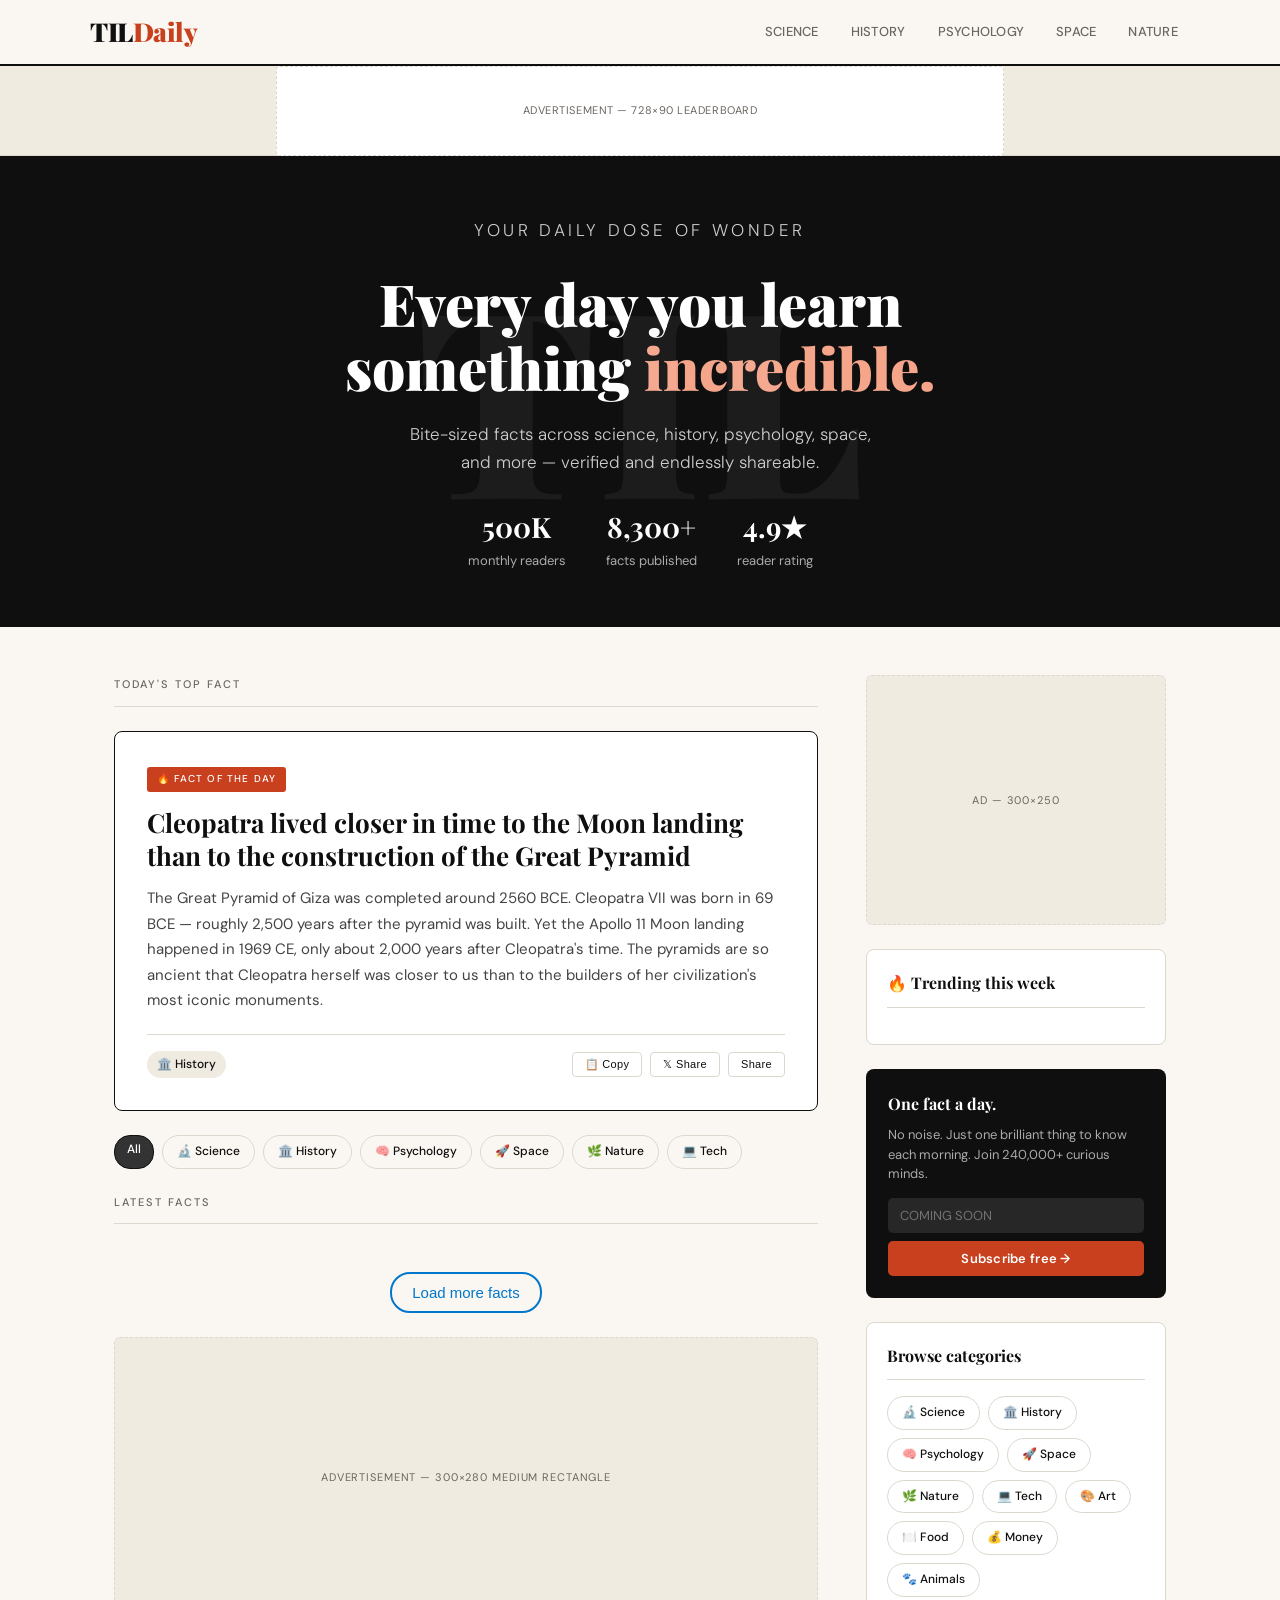
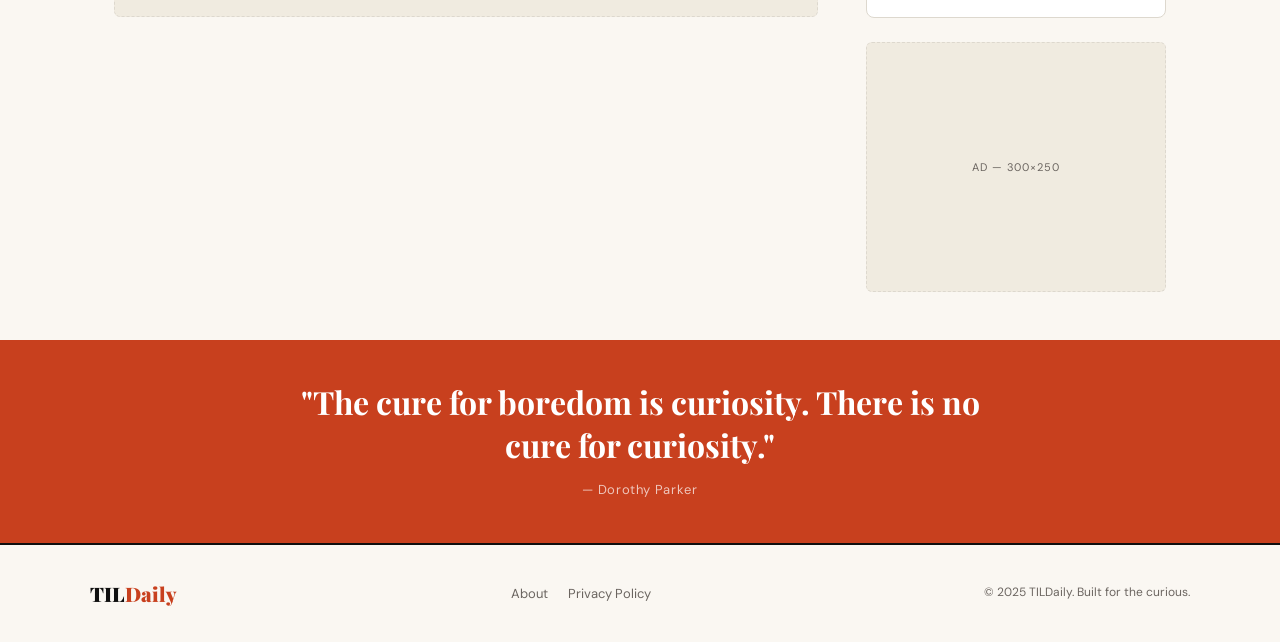
==== commit ba975306: "Include production url for reddit-fetcher" ====
--- a/public/index.html
+++ b/public/index.html
@@ -43,6 +43,14 @@
     <div class="ad-leaderboard">
       <div class="ad-slot">Advertisement — 728×90 Leaderboard</div>
     </div>
+    <!-- AD: Leaderboard top (728×90) -->
+
+    <!--
+        Replace this comment with your ad network tag, e.g. Google AdSense:
+        <ins class="adsbygoogle" style="display:block" data-ad-client="ca-pub-XXXX"
+             data-ad-slot="XXXX" data-ad-format="auto" data-full-width-responsive="true"></ins>
+        <script>(adsbygoogle=window.adsbygoogle||[]).push({});</script>
+      -->
 
     <!-- HERO -->
     <section class="hero">
@@ -269,8 +277,9 @@
             No noise. Just one brilliant thing to know each morning. Join
             240,000+ curious minds.
           </p>
-          <input type="email" placeholder="your@email.com" />
-          <button>Subscribe free →</button>
+          <!-- <input type="email" placeholder="your@email.com" disabled /> -->
+          <input type="email" placeholder="COMING SOON" disabled />
+          <button style="cursor: not-allowed" disabled>Subscribe free →</button>
         </div>
 
         <!-- CATEGORIES -->
@@ -543,7 +552,10 @@
       //   // Call on page load
       //   loadTrending();
       async function loadTrending() {
-        const response = await fetch("http://localhost:3000/trending");
+        // const response = await fetch("http://localhost:3000/trending");
+        const response = await fetch(
+          "https://reddit-fetcher-yj5e.onrender.com/trending",
+        );
         const posts = await response.json();
 
         const list = document.querySelector(".trending-list");
@@ -587,8 +599,11 @@
       let currentPage = 1;
 
       async function loadFacts(page = 1) {
+        // const response = await fetch(
+        //   `http://localhost:3000/facts?page=${page}&pageSize=8`,
+        // );
         const response = await fetch(
-          `http://localhost:3000/facts?page=${page}&pageSize=8`,
+          `https://reddit-fetcher-yj5e.onrender.com/facts?page=${page}&pageSize=8`,
         );
         const data = await response.json();
 
--- a/public/styles.css
+++ b/public/styles.css
@@ -654,6 +654,39 @@
   cursor: pointer;
 }
 
+.banner_container {
+  position: relative;
+  width: 100%;
+  height: 120px;
+}
+#millionaire_banner {
+  width: 100%;
+
+  height: auto;
+}
+.signatory_snap {
+  width: 200px;
+  height: 200px;
+}
+
+.tilted-text {
+  position: absolute;
+  top: 50%;
+  left: 50%;
+  transform: translate(-50%, -50%) rotate(40deg);
+  color: rgb(4, 119, 33); /* Text color */
+  font-size: 14px; /* Adjust font size */
+  font-weight: 400;
+  /* text-align: center;  */
+}
+.overBtn {
+  width: 150px;
+  height: 32px;
+  position: absolute;
+  top: 0;
+  left: 20%;
+}
+
 /* responsive */
 @media (max-width: 780px) {
   .layout {
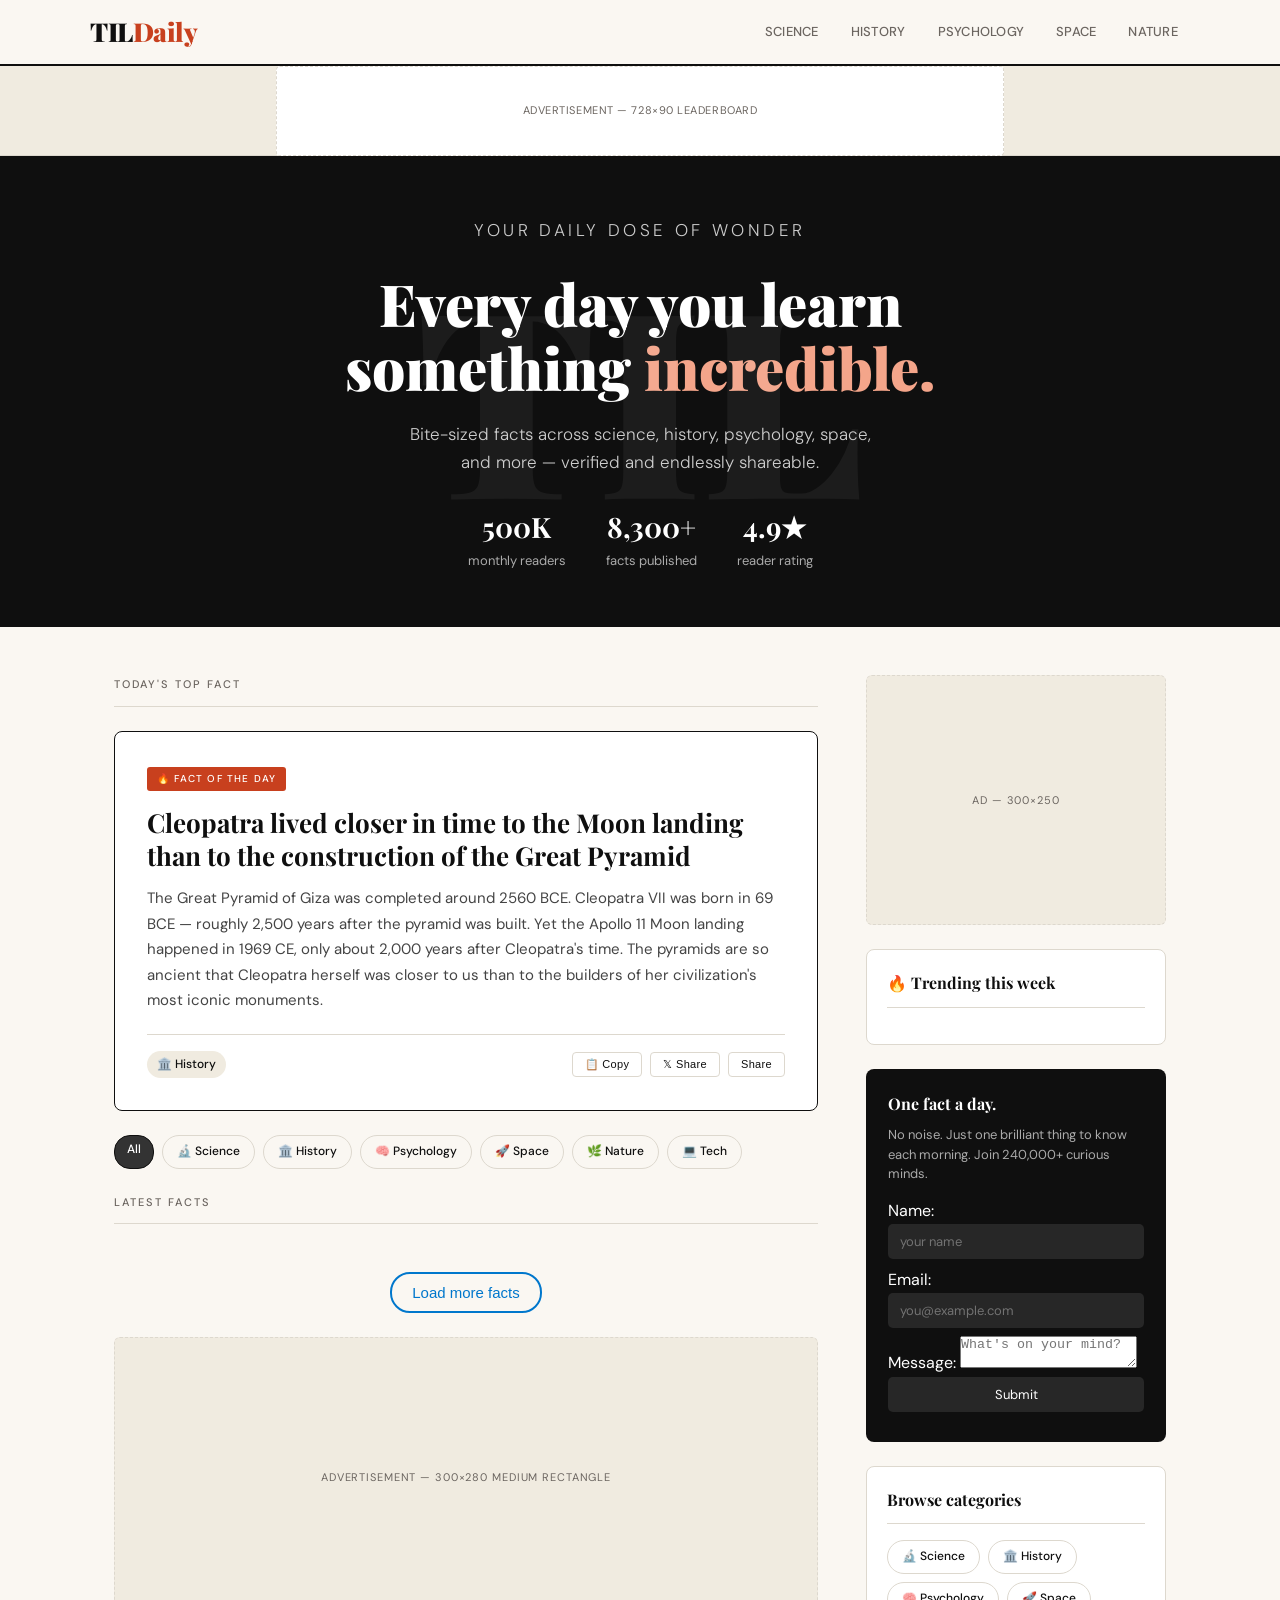
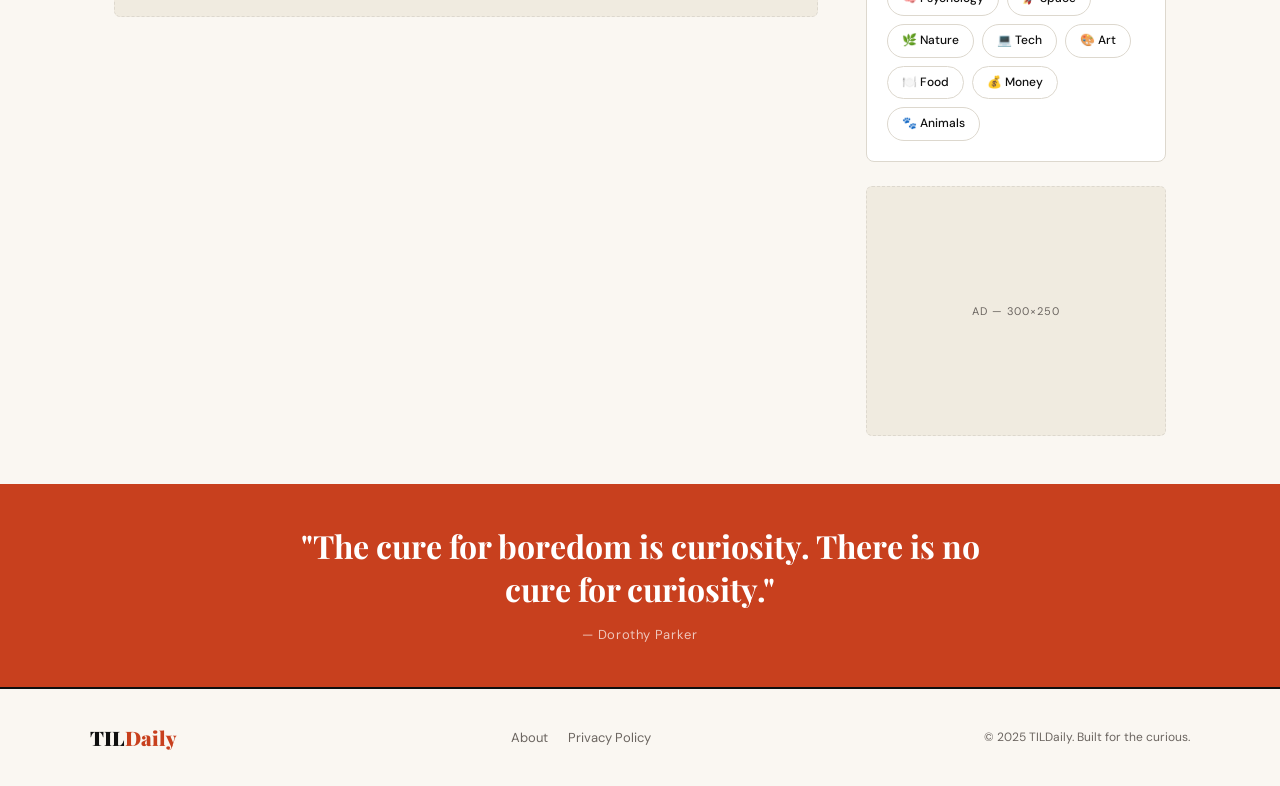
==== commit da1de01b: "Add Form feedback feature" ====
--- a/public/index.html
+++ b/public/index.html
@@ -278,8 +278,39 @@
             240,000+ curious minds.
           </p>
           <!-- <input type="email" placeholder="your@email.com" disabled /> -->
-          <input type="email" placeholder="COMING SOON" disabled />
-          <button style="cursor: not-allowed" disabled>Subscribe free →</button>
+          <!-- <input type="email" placeholder="COMING SOON" disabled />
+          <button style="cursor: not-allowed" disabled>Subscribe free →</button> -->
+          <form id="feedbackForm">
+            <input type="hidden" name="source" value="tildaily" />
+            <label
+              >Name:
+              <input
+                type="text"
+                name="name"
+                id="name"
+                placeholder="your name"
+                required /></label
+            ><br />
+            <label
+              >Email:
+              <input
+                type="email"
+                name="email"
+                id="email"
+                placeholder="you@example.com"
+                required /></label
+            ><br />
+            <label
+              >Message:
+              <textarea
+                name="message"
+                placeholder="What's on your mind?"
+                id="message"
+                required
+              ></textarea></label
+            ><br />
+            <input type="submit" value="Submit" />
+          </form>
         </div>
 
         <!-- CATEGORIES -->
@@ -402,6 +433,30 @@
       });
     </script> -->
     <script>
+      document
+        .getElementById("feedbackForm")
+        .addEventListener("submit", async (e) => {
+          e.preventDefault();
+          const formData = new FormData(e.target);
+          const data = Object.fromEntries(formData.entries());
+          console.log(`Form: ${JSON.stringify(data)}`);
+
+          const response = await fetch("http://localhost:5333/submit-form", {
+            method: "POST",
+            headers: {
+              "Content-Type": "application/json",
+            },
+            body: JSON.stringify(data),
+          });
+
+          const result = await response.json();
+          alert(result.message);
+          document.getElementById("name").value = "";
+          document.getElementById("email").value = "";
+          document.getElementById("message").value = "";
+        });
+    </script>
+    <script>
       const facts = {
         Science: {
           title: "Bananas are naturally radioactive",
@@ -552,10 +607,10 @@
       //   // Call on page load
       //   loadTrending();
       async function loadTrending() {
-        // const response = await fetch("http://localhost:3000/trending");
-        const response = await fetch(
-          "https://reddit-fetcher-yj5e.onrender.com/trending",
-        );
+        const response = await fetch("http://localhost:3000/trending");
+        // const response = await fetch(
+        //   "https://reddit-fetcher-yj5e.onrender.com/trending",
+        // );
         const posts = await response.json();
 
         const list = document.querySelector(".trending-list");
@@ -566,7 +621,7 @@
         <span class="trending-num">${p.num}</span>
         <span class="trending-text">
           ${p.title}
-          <span>🧠 TIL · ${p.upvotes.toLocaleString()} upvotes</span>
+          <span>🧠 TIL · ${p.upvotes.toLocaleString()} upvotes on Reddit</span>
         </span>
       </li>
     `,
@@ -599,15 +654,16 @@
       let currentPage = 1;
 
       async function loadFacts(page = 1) {
-        // const response = await fetch(
-        //   `http://localhost:3000/facts?page=${page}&pageSize=8`,
-        // );
         const response = await fetch(
+          `http://localhost:3000/facts?page=${page}&pageSize=8`,
+        );
+        /* const response = await fetch(
           `https://reddit-fetcher-yj5e.onrender.com/facts?page=${page}&pageSize=8`,
-        );
+        );*/
         const data = await response.json();
 
         const grid = document.querySelector(".fact-grid");
+        // <p>${fact.body}</p>
 
         // Append instead of replacing
         grid.innerHTML += data.facts
@@ -616,7 +672,7 @@
       <article class="fact-card">
         <p class="cat-tag">${fact.category}</p>
         <h3>${fact.title}</h3>
-        <p>${fact.body}</p>
+        <p>Read more on <a href=${fact.url} target="_blank" title=${fact.title} rel="noreferrer">Reddit</a></p>
       </article>
     `,
           )
